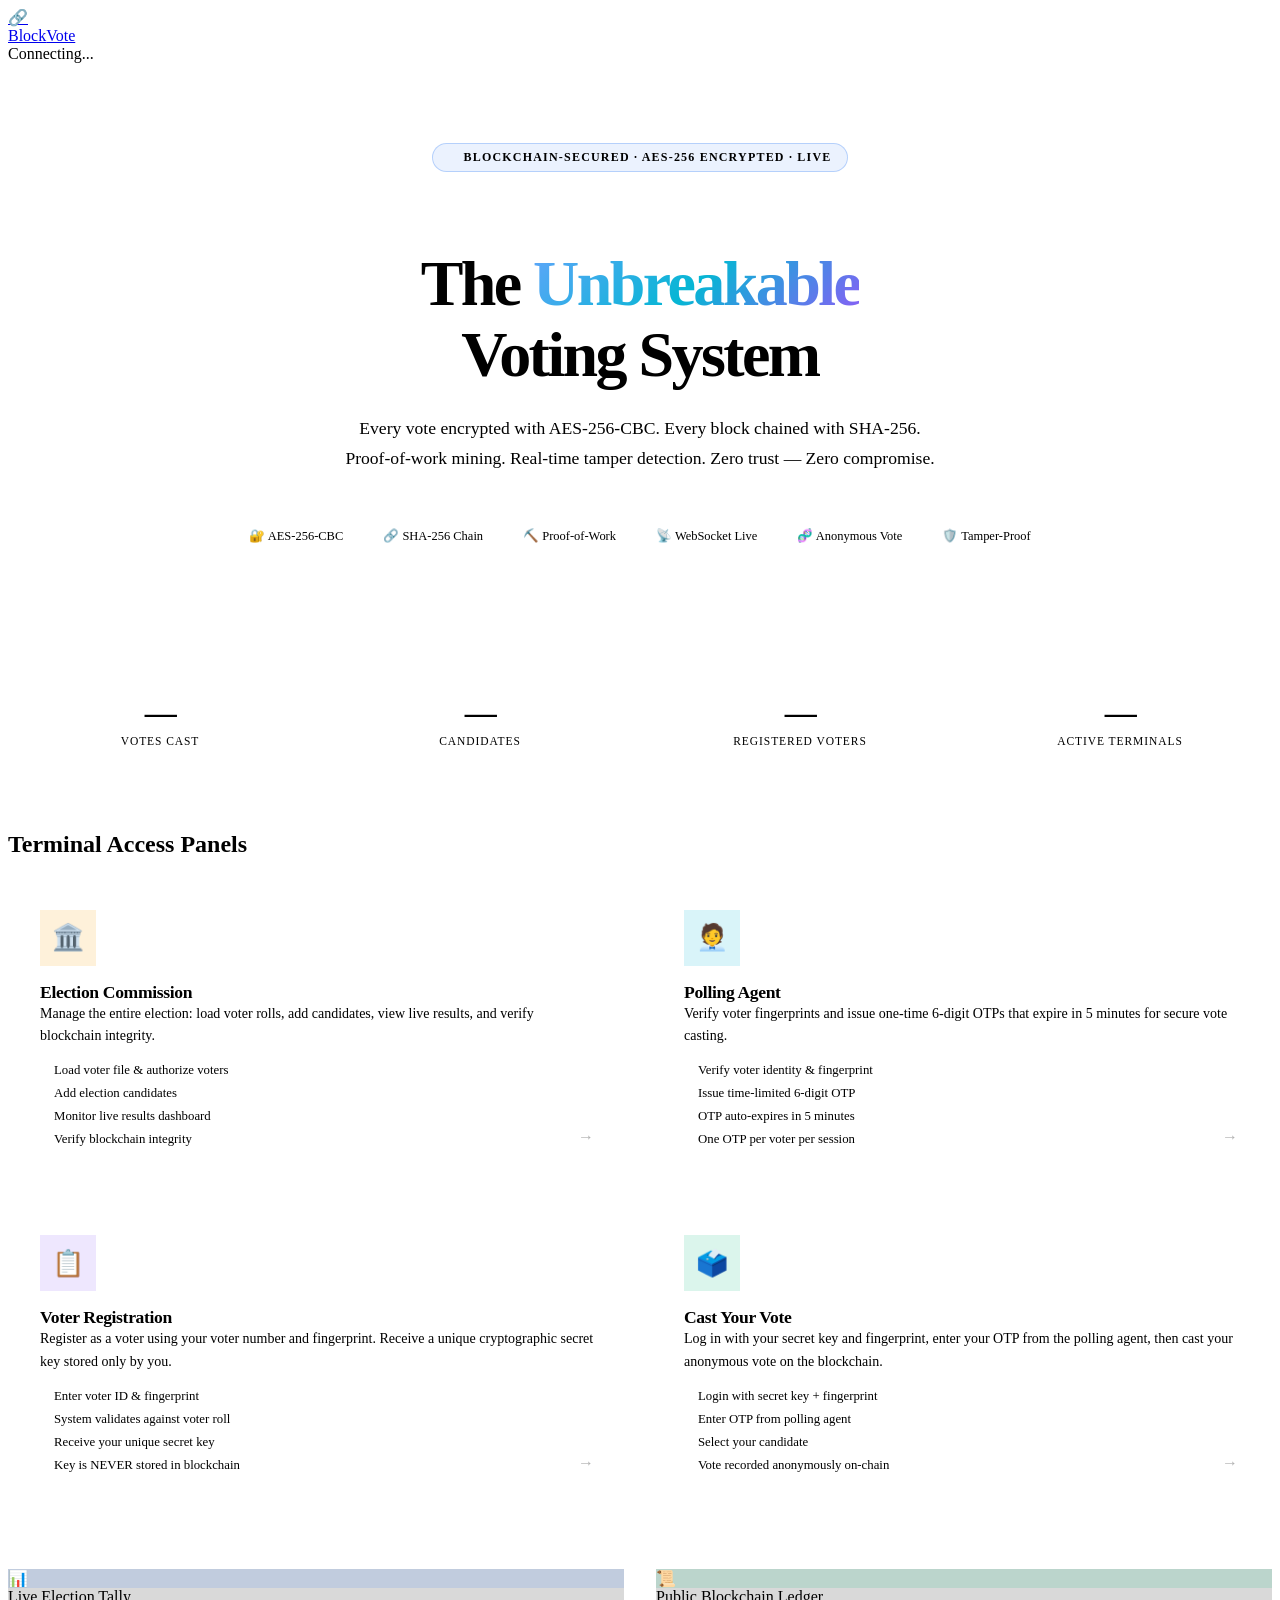
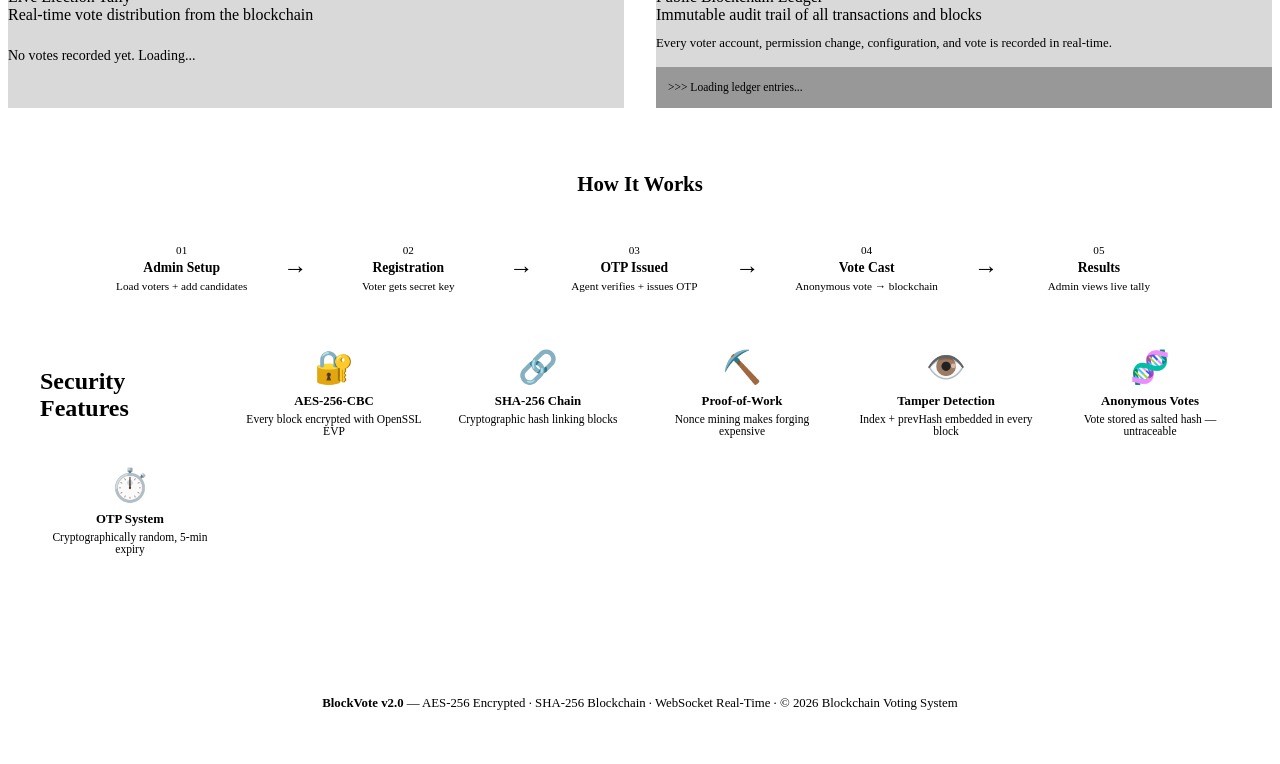
==== website/index.html @ 02ff2927 "Fix: Add cache-busting versioning (v=5.0.1) and disable aggressive caching in firebase.json" ====
<!DOCTYPE html>
<html lang="en">
<head>
  <meta charset="UTF-8">
  <meta name="viewport" content="width=device-width, initial-scale=1.0">
  <title>BlockVote — Blockchain Voting System</title>
  <meta name="description" content="Ultra-secure blockchain-based voting system with AES-256 encryption, SHA-256 hashing, and real-time WebSocket synchronization.">
  <link rel="stylesheet" href="/css/design-system.css">
  <style>
    /* ─── Landing-specific styles ─── */
    .hero {
      padding: 80px 0 60px;
      text-align: center;
      position: relative;
    }
    .hero-badge {
      display: inline-flex; align-items: center; gap: 8px;
      padding: 6px 16px; border-radius: 20px;
      background: rgba(59,130,246,0.1); border: 1px solid rgba(59,130,246,0.3);
      font-size: 0.75rem; font-weight: 600; color: var(--c-primary);
      text-transform: uppercase; letter-spacing: 0.1em;
      margin-bottom: 24px;
    }
    .hero-badge-dot { width: 7px; height: 7px; border-radius: 50%; background: var(--c-success); animation: pulse 2s infinite; }
    .hero-title {
      font-size: clamp(2.2rem, 6vw, 4rem); font-weight: 900;
      letter-spacing: -0.04em; line-height: 1.1;
      margin-bottom: 24px;
    }
    .hero-title .gradient {
      background: linear-gradient(135deg, #60a5fa, #06b6d4, #8b5cf6);
      -webkit-background-clip: text; -webkit-text-fill-color: transparent;
      background-clip: text;
    }
    .hero-desc {
      font-size: 1.1rem; color: var(--c-text-muted); max-width: 600px;
      margin: 0 auto 48px; line-height: 1.7;
    }

    /* Tech badges */
    .tech-strip {
      display: flex; align-items: center; justify-content: center;
      flex-wrap: wrap; gap: 12px; margin-bottom: 64px;
    }
    .tech-badge {
      display: flex; align-items: center; gap: 6px;
      background: var(--c-surface-2); border: 1px solid var(--c-border);
      border-radius: 20px; padding: 6px 14px;
      font-size: 0.78rem; color: var(--c-text-dim); font-family: var(--font-mono);
    }
    .tech-badge svg { width: 14px; height: 14px; }

    /* Terminal cards grid */
    .terminals-grid {
      display: grid;
      grid-template-columns: repeat(2, 1fr);
      gap: 24px; margin-bottom: 64px;
    }
    @media (max-width: 768px) { .terminals-grid { grid-template-columns: 1fr; } }

    .terminal-card {
      background: var(--glass-bg);
      backdrop-filter: blur(var(--glass-blur));
      border: 1px solid var(--c-border);
      border-radius: var(--r-xl); padding: 32px;
      text-decoration: none; color: inherit;
      transition: all 0.25s var(--ease-out);
      display: flex; flex-direction: column; gap: 16px;
      position: relative; overflow: hidden;
    }
    .terminal-card::before {
      content: ''; position: absolute; inset: 0; border-radius: var(--r-xl);
      opacity: 0; transition: opacity 0.25s;
    }
    .terminal-card:hover { transform: translateY(-4px); box-shadow: var(--shadow-lg); }
    .terminal-card:hover::before { opacity: 1; }

    .terminal-card.tc-admin { border-color: rgba(245,158,11,0.25); }
    .terminal-card.tc-admin::before { background: radial-gradient(ellipse at top left, rgba(245,158,11,0.08), transparent 70%); }
    .terminal-card.tc-admin:hover { border-color: rgba(245,158,11,0.5); box-shadow: 0 8px 48px rgba(245,158,11,0.15); }

    .terminal-card.tc-agent { border-color: rgba(6,182,212,0.25); }
    .terminal-card.tc-agent::before { background: radial-gradient(ellipse at top left, rgba(6,182,212,0.08), transparent 70%); }
    .terminal-card.tc-agent:hover { border-color: rgba(6,182,212,0.5); box-shadow: 0 8px 48px rgba(6,182,212,0.15); }

    .terminal-card.tc-register { border-color: rgba(139,92,246,0.25); }
    .terminal-card.tc-register::before { background: radial-gradient(ellipse at top left, rgba(139,92,246,0.08), transparent 70%); }
    .terminal-card.tc-register:hover { border-color: rgba(139,92,246,0.5); box-shadow: 0 8px 48px rgba(139,92,246,0.15); }

    .terminal-card.tc-voter { border-color: rgba(16,185,129,0.25); }
    .terminal-card.tc-voter::before { background: radial-gradient(ellipse at top left, rgba(16,185,129,0.08), transparent 70%); }
    .terminal-card.tc-voter:hover { border-color: rgba(16,185,129,0.5); box-shadow: 0 8px 48px rgba(16,185,129,0.15); }

    .tc-icon {
      width: 56px; height: 56px; border-radius: var(--r-md);
      display: flex; align-items: center; justify-content: center; font-size: 26px;
    }
    .tc-admin .tc-icon    { background: rgba(245,158,11,0.15); }
    .tc-agent .tc-icon    { background: rgba(6,182,212,0.15);  }
    .tc-register .tc-icon { background: rgba(139,92,246,0.15); }
    .tc-voter .tc-icon    { background: rgba(16,185,129,0.15); }

    .tc-title { font-size: 1.1rem; font-weight: 800; letter-spacing: -0.02em; }
    .tc-desc  { font-size: 0.875rem; color: var(--c-text-muted); line-height: 1.6; }
    .tc-steps { display: flex; flex-direction: column; gap: 8px; }
    .tc-step  { display: flex; align-items: center; gap: 8px; font-size: 0.8rem; color: var(--c-text-dim); }
    .tc-step-dot { width: 6px; height: 6px; border-radius: 50%; flex-shrink: 0; }
    .tc-admin .tc-step-dot    { background: var(--c-admin);    }
    .tc-agent .tc-step-dot    { background: var(--c-agent);    }
    .tc-register .tc-step-dot { background: var(--c-register); }
    .tc-voter .tc-step-dot    { background: var(--c-voter);    }

    .tc-arrow {
      position: absolute; bottom: 24px; right: 24px;
      width: 36px; height: 36px; border-radius: 50%;
      display: flex; align-items: center; justify-content: center;
      font-size: 16px; opacity: 0.3; transition: all 0.2s;
    }
    .terminal-card:hover .tc-arrow { opacity: 1; transform: translateX(4px); }

    /* Security strip */
    .security-strip {
      background: var(--c-surface-2); border: 1px solid var(--c-border);
      border-radius: var(--r-lg); padding: 32px;
      display: grid; grid-template-columns: repeat(auto-fit, minmax(160px, 1fr));
      gap: 24px; margin-bottom: 64px;
    }
    .security-item { text-align: center; }
    .security-icon { font-size: 2rem; margin-bottom: 8px; display: block; }
    .security-label { font-size: 0.8rem; font-weight: 700; color: var(--c-text); }
    .security-desc  { font-size: 0.72rem; color: var(--c-text-muted); margin-top: 4px; }

    /* Flow diagram */
    .flow-title { text-align: center; font-size: 1.3rem; font-weight: 800; margin-bottom: 32px; }
    .flow-diagram {
      display: flex; align-items: center; gap: 8px;
      overflow-x: auto; padding-bottom: 8px;
      justify-content: center; flex-wrap: wrap; gap: 16px;
    }
    .flow-node {
      background: var(--c-surface-2); border: 1px solid var(--c-border);
      border-radius: var(--r-md); padding: 16px 20px;
      text-align: center; min-width: 130px;
    }
    .flow-node-num { font-size: 0.7rem; color: var(--c-text-muted); margin-bottom: 4px; }
    .flow-node-title { font-size: 0.85rem; font-weight: 700; }
    .flow-node-sub { font-size: 0.7rem; color: var(--c-text-muted); margin-top: 4px; }
    .flow-arrow { font-size: 1.5rem; color: var(--c-border-glow); flex-shrink: 0; }

    /* Live counter */
    .live-counter {
      display: grid; grid-template-columns: repeat(auto-fit, minmax(140px, 1fr)); gap: 16px;
      margin-bottom: 64px;
    }
    .lc-item {
      background: var(--glass-bg); border: 1px solid var(--c-border);
      border-radius: var(--r-md); padding: 20px; text-align: center;
    }
    .lc-value { font-size: 2rem; font-weight: 800; font-family: var(--font-mono); letter-spacing: -0.04em; color: var(--c-primary); }
    .lc-label { font-size: 0.72rem; color: var(--c-text-muted); text-transform: uppercase; letter-spacing: 0.08em; margin-top: 4px; }

    @media (max-width: 992px) {
      .landing-split { grid-template-columns: 1fr !important; }
    }

    footer {
      border-top: 1px solid var(--c-border); padding: 32px 0;
      text-align: center; color: var(--c-text-muted); font-size: 0.8rem;
    }
    footer .footer-brand { color: var(--c-primary); font-weight: 700; }
  </style>
</head>
<body>
  <div class="bg-grid" aria-hidden="true"></div>
  <div class="bg-glow bg-glow-1" aria-hidden="true"></div>
  <div class="bg-glow bg-glow-2" aria-hidden="true"></div>

  <div class="page-wrapper">
    <!-- Navbar -->
    <nav class="navbar" role="navigation" aria-label="Main navigation">
      <div class="container navbar-inner">
        <a href="/" class="navbar-brand" aria-label="BlockVote Home">
          <div class="logo-icon" aria-hidden="true">🔗</div>
          <div class="brand-text">Block<span>Vote</span></div>
        </a>
        <div class="navbar-status" aria-label="Server connection status">
          <div class="status-dot" id="statusDot" role="status"></div>
          <span class="status-text" id="statusText">Connecting...</span>
        </div>
      </div>
    </nav>

    <main class="page-wrapper">
      <div class="container">

        <!-- Hero -->
        <section class="hero" aria-labelledby="hero-heading">
          <div class="hero-badge">
            <div class="hero-badge-dot" aria-hidden="true"></div>
            Blockchain-Secured · AES-256 Encrypted · Live
          </div>
          <h1 class="hero-title" id="hero-heading">
            The <span class="gradient">Unbreakable</span><br>Voting System
          </h1>
          <p class="hero-desc">
            Every vote encrypted with AES-256-CBC. Every block chained with SHA-256. 
            Proof-of-work mining. Real-time tamper detection. 
            Zero trust — Zero compromise.
          </p>
          <div class="tech-strip" role="list" aria-label="Security technologies">
            <div class="tech-badge" role="listitem">🔐 AES-256-CBC</div>
            <div class="tech-badge" role="listitem">🔗 SHA-256 Chain</div>
            <div class="tech-badge" role="listitem">⛏️ Proof-of-Work</div>
            <div class="tech-badge" role="listitem">📡 WebSocket Live</div>
            <div class="tech-badge" role="listitem">🧬 Anonymous Vote</div>
            <div class="tech-badge" role="listitem">🛡️ Tamper-Proof</div>
          </div>
        </section>

        <!-- Live Stats -->
        <section class="live-counter" aria-label="Live election statistics">
          <div class="lc-item">
            <div class="lc-value" id="statVotesCast">—</div>
            <div class="lc-label">Votes Cast</div>
          </div>
          <div class="lc-item">
            <div class="lc-value" id="statCandidates">—</div>
            <div class="lc-label">Candidates</div>
          </div>
          <div class="lc-item">
            <div class="lc-value" id="statRegistered">—</div>
            <div class="lc-label">Registered Voters</div>
          </div>
          <div class="lc-item">
            <div class="lc-value" id="statClients">—</div>
            <div class="lc-label">Active Terminals</div>
          </div>
        </section>

        <!-- Terminal Cards -->
        <section aria-labelledby="terminals-heading">
          <h2 id="terminals-heading" class="sr-only">Terminal Access Panels</h2>
          <div class="terminals-grid">

            <!-- Admin / Election Commission -->
            <a href="/admin" class="terminal-card tc-admin" id="link-admin" aria-label="Election Commission Panel">
              <div class="tc-icon" aria-hidden="true">🏛️</div>
              <div>
                <div class="tc-title">Election Commission</div>
                <div class="tc-desc">Manage the entire election: load voter rolls, add candidates, view live results, and verify blockchain integrity.</div>
              </div>
              <div class="tc-steps" aria-label="Admin responsibilities">
                <div class="tc-step"><div class="tc-step-dot" aria-hidden="true"></div>Load voter file & authorize voters</div>
                <div class="tc-step"><div class="tc-step-dot" aria-hidden="true"></div>Add election candidates</div>
                <div class="tc-step"><div class="tc-step-dot" aria-hidden="true"></div>Monitor live results dashboard</div>
                <div class="tc-step"><div class="tc-step-dot" aria-hidden="true"></div>Verify blockchain integrity</div>
              </div>
              <div class="tc-arrow" aria-hidden="true">→</div>
            </a>

            <!-- Polling Agent -->
            <a href="/agent" class="terminal-card tc-agent" id="link-agent" aria-label="Polling Agent Panel">
              <div class="tc-icon" aria-hidden="true">🧑‍💼</div>
              <div>
                <div class="tc-title">Polling Agent</div>
                <div class="tc-desc">Verify voter fingerprints and issue one-time 6-digit OTPs that expire in 5 minutes for secure vote casting.</div>
              </div>
              <div class="tc-steps" aria-label="Agent responsibilities">
                <div class="tc-step"><div class="tc-step-dot" aria-hidden="true"></div>Verify voter identity & fingerprint</div>
                <div class="tc-step"><div class="tc-step-dot" aria-hidden="true"></div>Issue time-limited 6-digit OTP</div>
                <div class="tc-step"><div class="tc-step-dot" aria-hidden="true"></div>OTP auto-expires in 5 minutes</div>
                <div class="tc-step"><div class="tc-step-dot" aria-hidden="true"></div>One OTP per voter per session</div>
              </div>
              <div class="tc-arrow" aria-hidden="true">→</div>
            </a>

            <!-- Voter Registration -->
            <a href="/register" class="terminal-card tc-register" id="link-register" aria-label="Voter Registration Panel">
              <div class="tc-icon" aria-hidden="true">📋</div>
              <div>
                <div class="tc-title">Voter Registration</div>
                <div class="tc-desc">Register as a voter using your voter number and fingerprint. Receive a unique cryptographic secret key stored only by you.</div>
              </div>
              <div class="tc-steps" aria-label="Registration steps">
                <div class="tc-step"><div class="tc-step-dot" aria-hidden="true"></div>Enter voter ID & fingerprint</div>
                <div class="tc-step"><div class="tc-step-dot" aria-hidden="true"></div>System validates against voter roll</div>
                <div class="tc-step"><div class="tc-step-dot" aria-hidden="true"></div>Receive your unique secret key</div>
                <div class="tc-step"><div class="tc-step-dot" aria-hidden="true"></div>Key is NEVER stored in blockchain</div>
              </div>
              <div class="tc-arrow" aria-hidden="true">→</div>
            </a>

            <!-- Vote Casting -->
            <a href="/vote" class="terminal-card tc-voter" id="link-voter" aria-label="Vote Casting Panel">
              <div class="tc-icon" aria-hidden="true">🗳️</div>
              <div>
                <div class="tc-title">Cast Your Vote</div>
                <div class="tc-desc">Log in with your secret key and fingerprint, enter your OTP from the polling agent, then cast your anonymous vote on the blockchain.</div>
              </div>
              <div class="tc-steps" aria-label="Voting steps">
                <div class="tc-step"><div class="tc-step-dot" aria-hidden="true"></div>Login with secret key + fingerprint</div>
                <div class="tc-step"><div class="tc-step-dot" aria-hidden="true"></div>Enter OTP from polling agent</div>
                <div class="tc-step"><div class="tc-step-dot" aria-hidden="true"></div>Select your candidate</div>
                <div class="tc-step"><div class="tc-step-dot" aria-hidden="true"></div>Vote recorded anonymously on-chain</div>
              </div>
              <div class="tc-arrow" aria-hidden="true">→</div>
            </a>

          </div>
        </section>

        <!-- Live Results & Public Blockchain Ledger -->
        <section class="section" style="margin-bottom: 64px">
          <div class="landing-split" style="display: grid; grid-template-columns: 1fr 1fr; gap: 32px">
            <!-- Card: Live Results -->
            <div class="card role-admin" style="background: rgba(0,0,0,0.15)">
              <div class="card-header">
                <div class="card-icon role-admin" style="background: rgba(59,130,246,0.15)">📊</div>
                <div>
                  <div class="card-title">Live Election Tally</div>
                  <div class="card-subtitle">Real-time vote distribution from the blockchain</div>
                </div>
              </div>
              <div id="resultsContainer" class="results-container mt-lg" style="margin-top: 24px">
                <div class="text-muted" style="font-size:0.875rem">No votes recorded yet. Loading...</div>
              </div>
            </div>

            <!-- Card: Public Blockchain Ledger -->
            <div class="card role-voter" style="background: rgba(0,0,0,0.15)">
              <div class="card-header">
                <div class="card-icon role-voter" style="background: rgba(16,185,129,0.15)">📜</div>
                <div>
                  <div class="card-title">Public Blockchain Ledger</div>
                  <div class="card-subtitle">Immutable audit trail of all transactions and blocks</div>
                </div>
              </div>
              <p class="text-muted" style="font-size: 0.8rem; margin: 12px 0 16px">
                Every voter account, permission change, configuration, and vote is recorded in real-time.
              </p>
              <div id="publicLedgerLog" class="integrity-log" style="max-height: 250px; overflow-y: auto; font-family: var(--font-mono); font-size: 0.72rem; padding: 12px; background: rgba(0,0,0,0.3); border-radius: var(--r-md); text-align: left; line-height: 1.5">
                <span class="log-info">>>> Loading ledger entries...</span>
              </div>
            </div>
          </div>
        </section>

        <!-- Voting Flow Diagram -->
        <section class="section" aria-labelledby="flow-heading">
          <h2 class="flow-title" id="flow-heading">How It Works</h2>
          <div class="flow-diagram" role="list" aria-label="Election process flow">
            <div class="flow-node" role="listitem">
              <div class="flow-node-num">01</div>
              <div class="flow-node-title">Admin Setup</div>
              <div class="flow-node-sub">Load voters + add candidates</div>
            </div>
            <div class="flow-arrow" aria-hidden="true">→</div>
            <div class="flow-node" role="listitem">
              <div class="flow-node-num">02</div>
              <div class="flow-node-title">Registration</div>
              <div class="flow-node-sub">Voter gets secret key</div>
            </div>
            <div class="flow-arrow" aria-hidden="true">→</div>
            <div class="flow-node" role="listitem">
              <div class="flow-node-num">03</div>
              <div class="flow-node-title">OTP Issued</div>
              <div class="flow-node-sub">Agent verifies + issues OTP</div>
            </div>
            <div class="flow-arrow" aria-hidden="true">→</div>
            <div class="flow-node" role="listitem">
              <div class="flow-node-num">04</div>
              <div class="flow-node-title">Vote Cast</div>
              <div class="flow-node-sub">Anonymous vote → blockchain</div>
            </div>
            <div class="flow-arrow" aria-hidden="true">→</div>
            <div class="flow-node" role="listitem">
              <div class="flow-node-num">05</div>
              <div class="flow-node-title">Results</div>
              <div class="flow-node-sub">Admin views live tally</div>
            </div>
          </div>
        </section>

        <!-- Security Features -->
        <section class="security-strip" aria-labelledby="security-heading">
          <h2 class="sr-only" id="security-heading">Security Features</h2>
          <div class="security-item">
            <span class="security-icon" aria-hidden="true">🔐</span>
            <div class="security-label">AES-256-CBC</div>
            <div class="security-desc">Every block encrypted with OpenSSL EVP</div>
          </div>
          <div class="security-item">
            <span class="security-icon" aria-hidden="true">🔗</span>
            <div class="security-label">SHA-256 Chain</div>
            <div class="security-desc">Cryptographic hash linking blocks</div>
          </div>
          <div class="security-item">
            <span class="security-icon" aria-hidden="true">⛏️</span>
            <div class="security-label">Proof-of-Work</div>
            <div class="security-desc">Nonce mining makes forging expensive</div>
          </div>
          <div class="security-item">
            <span class="security-icon" aria-hidden="true">👁️</span>
            <div class="security-label">Tamper Detection</div>
            <div class="security-desc">Index + prevHash embedded in every block</div>
          </div>
          <div class="security-item">
            <span class="security-icon" aria-hidden="true">🧬</span>
            <div class="security-label">Anonymous Votes</div>
            <div class="security-desc">Vote stored as salted hash — untraceable</div>
          </div>
          <div class="security-item">
            <span class="security-icon" aria-hidden="true">⏱️</span>
            <div class="security-label">OTP System</div>
            <div class="security-desc">Cryptographically random, 5-min expiry</div>
          </div>
        </section>

      </div>
    </main>

    <footer>
      <div class="container">
        <p>
          <span class="footer-brand">BlockVote v2.0</span> — 
          AES-256 Encrypted · SHA-256 Blockchain · WebSocket Real-Time · 
          &copy; <span id="year"></span> Blockchain Voting System
        </p>
      </div>
    </footer>
  </div>

  <script src="/js/config.js?v=5.0.1"></script>
  <script src="/js/websocket-client.js?v=5.0.1"></script>
  <script>
    document.getElementById('year').textContent = new Date().getFullYear();

    // Connect WebSocket
    const { ws, api, ui } = window.VotingSystem;
    ws.connect('landing');

    // Update live stats
    async function updateStats() {
      try {
        const r = await api.get('/api/state');
        if (r.ok) {
          const s = r.state;
          document.getElementById('statVotesCast').textContent = s.votesCast ?? '0';
          document.getElementById('statCandidates').textContent = s.candidates?.length ?? '0';
          document.getElementById('statRegistered').textContent = s.registeredCount ?? '0';
          
          // Render results bars
          ui.renderVoteBars('resultsContainer', s.votes || {});
        }
        const h = await api.get('/api/health');
        if (h.ok) {
          document.getElementById('statClients').textContent = h.clients ?? '0';
        }
      } catch (e) { /* server may not be running yet */ }
    }

    // Load ledger content
    async function loadLedger() {
      try {
        const r = await api.get('/api/ledger');
        const log = document.getElementById('publicLedgerLog');
        if (r.ok && r.lines) {
          if (r.lines.length === 0) {
            log.innerHTML = '<span class="text-muted">No blockchain entries yet.</span>';
            return;
          }
          log.innerHTML = r.lines.map(l => {
            if (l.includes('[VOTE CAST]') || l.includes('USER_VOTE'))   return `<div class="log-ok">${l}</div>`;
            if (l.includes('[TAMPER]') || l.includes('COMPROMISED'))    return `<div class="log-tamper">${l}</div>`;
            if (l.includes('[REGISTRATION]') || l.includes('[OK]'))     return `<div class="log-ok">${l}</div>`;
            if (l.includes('[SECURITY]') || l.includes('[PERMISSION]')) return `<div class="log-warn">${l}</div>`;
            if (l.includes('[CONFIG]') || l.includes('[CANDIDATE]'))    return `<div class="log-info">${l}</div>`;
            return `<div class="log-info">${l}</div>`;
          }).join('');
        }
      } catch (_) {}
    }

    async function refreshAll() {
      await updateStats();
      await loadLedger();
    }

    refreshAll();
    setInterval(refreshAll, 10000);

    // Live event handlers
    ws.on('vote_cast', (data) => {
      refreshAll();
      ui.toast('🗳️ A new vote has been cast on the blockchain!', 'info');
    });
    ws.on('candidate_added', (data) => {
      refreshAll();
      ui.toast(`📌 Candidate "${data.name}" added to election`, 'info');
    });
    ws.on('voter_file_loaded', () => {
      refreshAll();
      ui.toast('📂 Voter file loaded by Election Commission', 'info');
    });
    ws.on('factory_reset', () => {
      refreshAll();
      ui.toast('⚠️ Election data has been reset', 'warn');
    });
    ws.on('voting_day_toggled', () => {
      refreshAll();
    });
  </script>
</body>
</html>
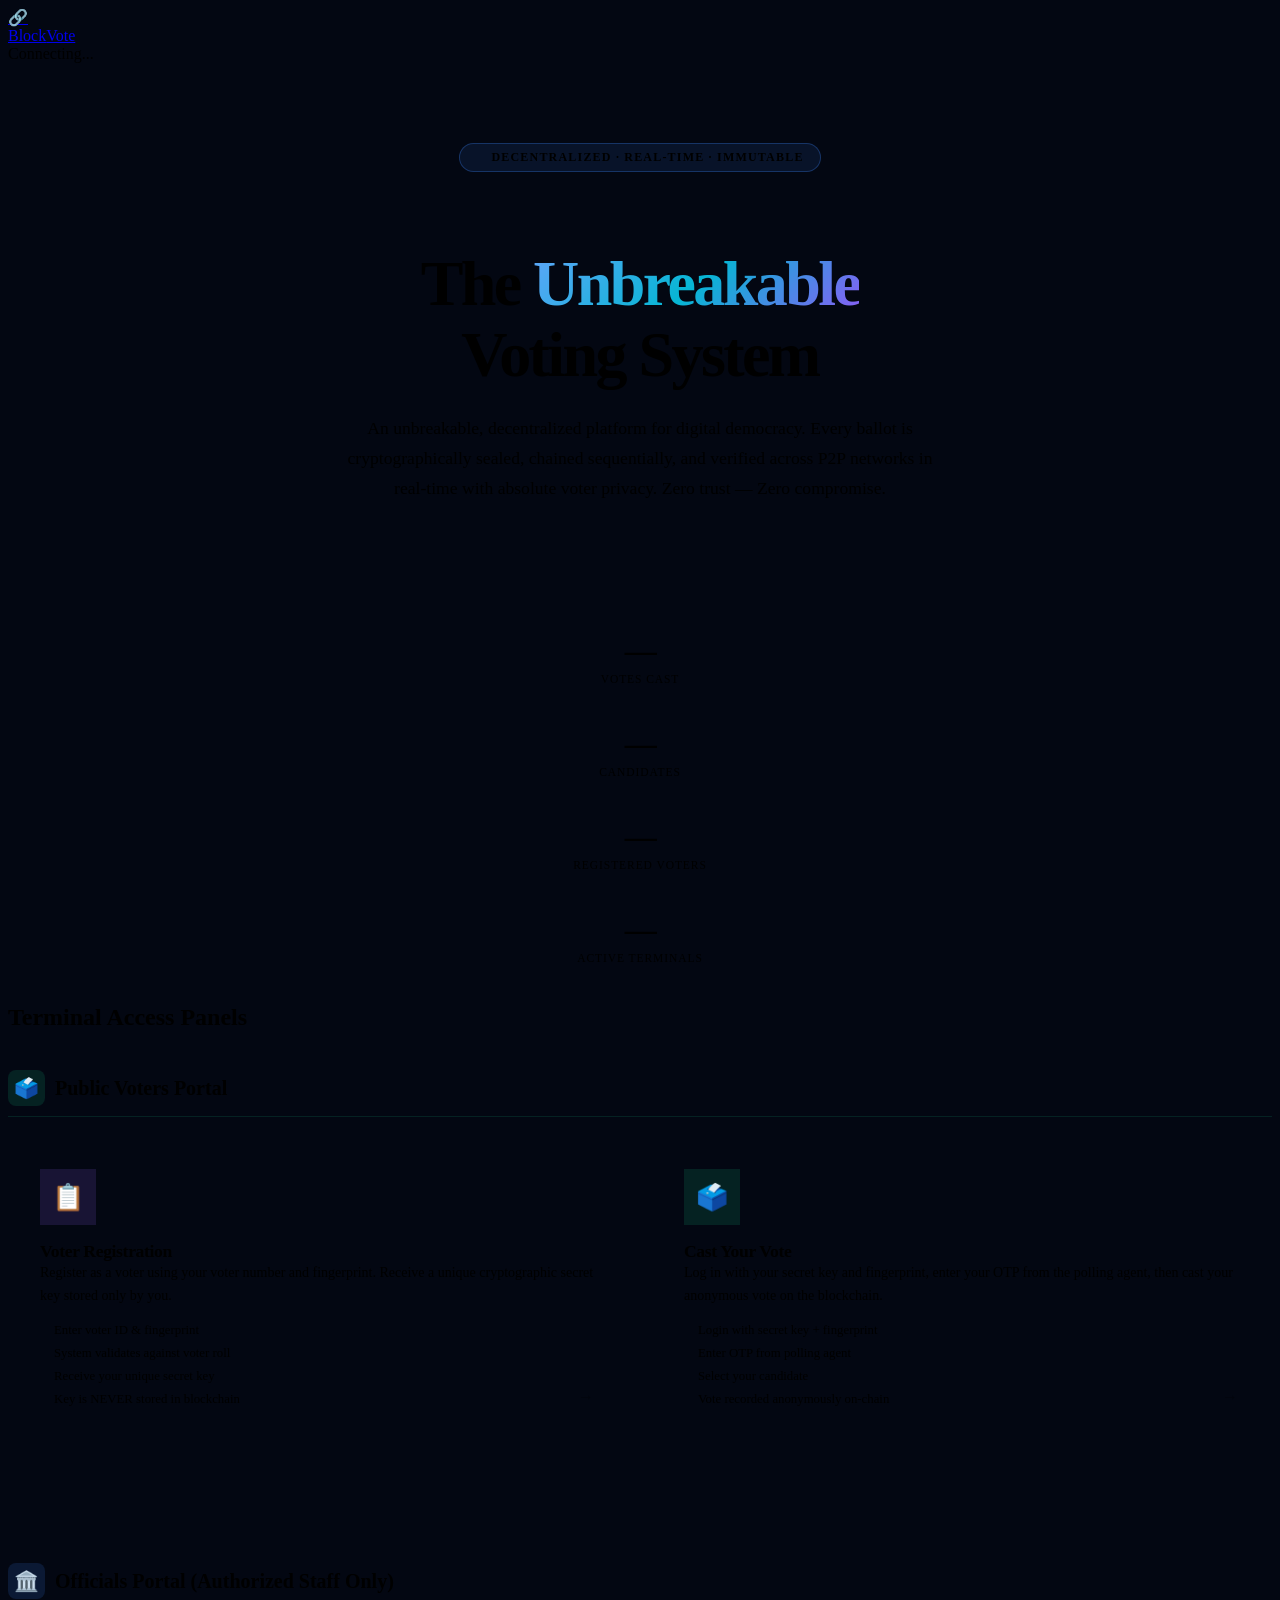
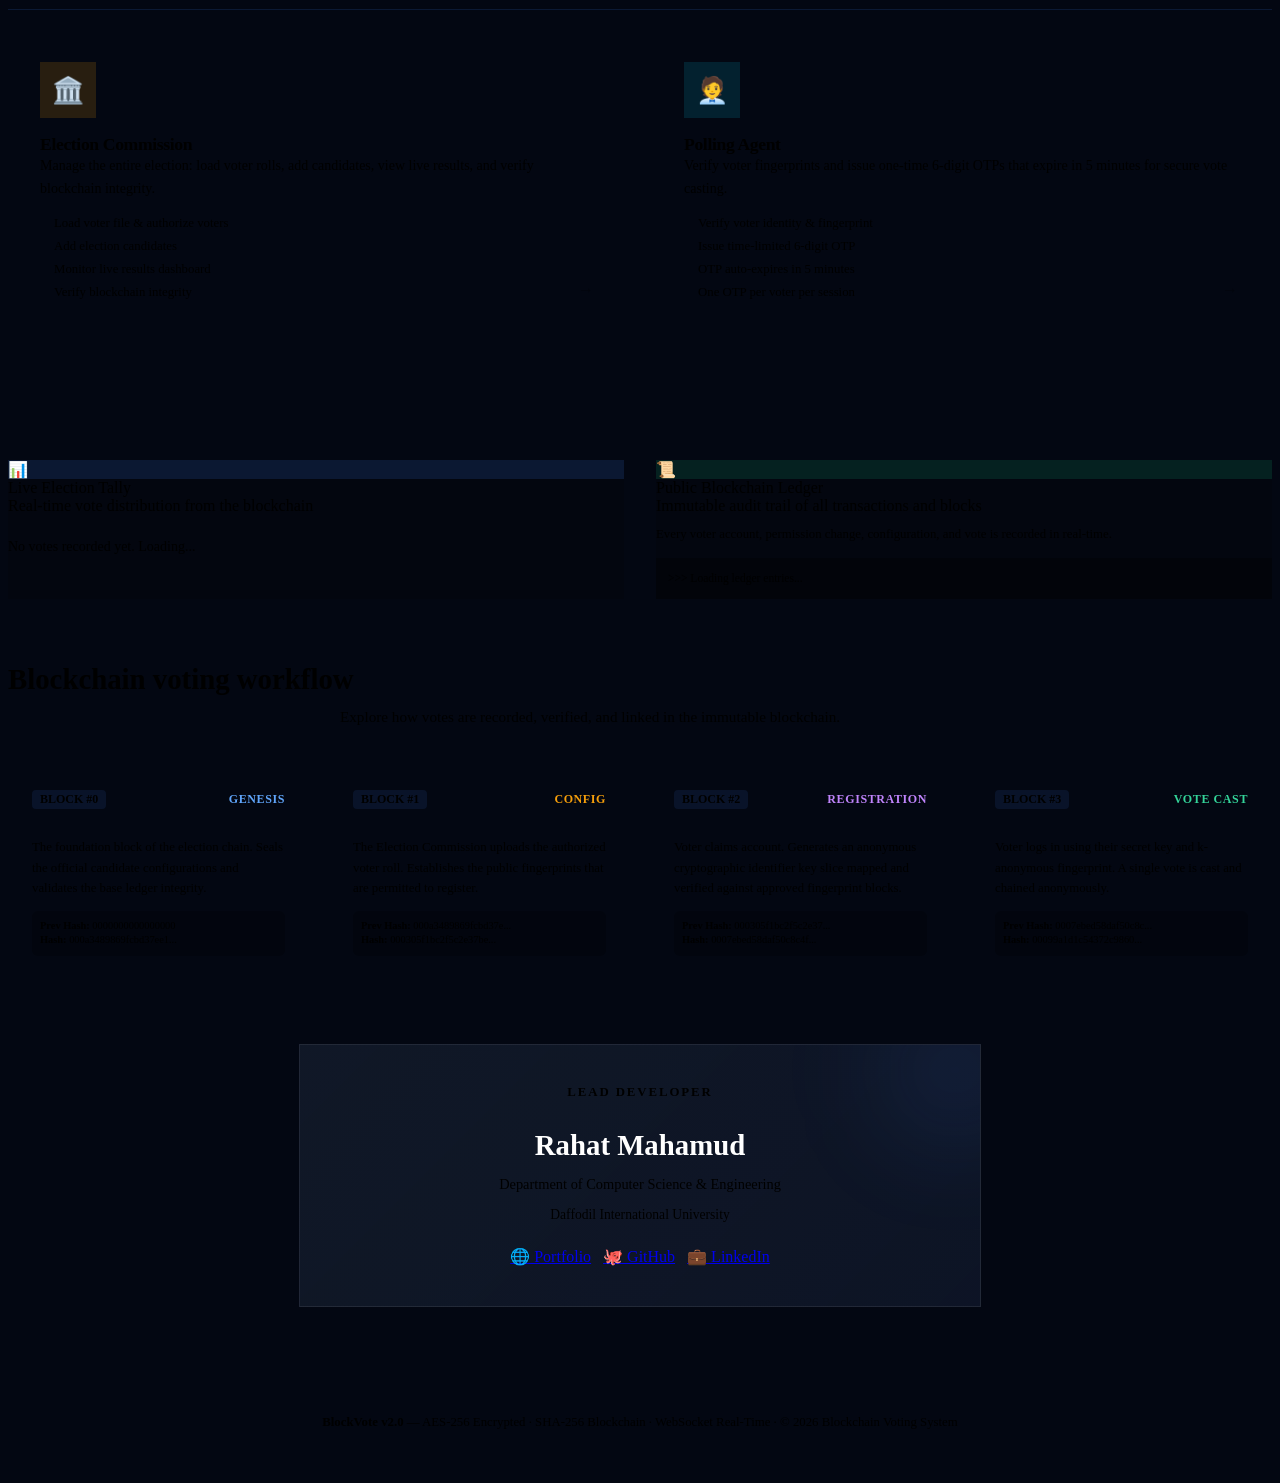
==== commit bf03f050: "Design: added isometric blockchain background graphic to landing page body background, categorized p" ====
--- a/website/index.html
+++ b/website/index.html
@@ -7,6 +7,22 @@
   <meta name="description" content="Ultra-secure blockchain-based voting system with AES-256 encryption, SHA-256 hashing, and real-time WebSocket synchronization.">
   <link rel="stylesheet" href="/css/design-system.css">
   <style>
+    body {
+      background-color: #030712;
+      background-image: radial-gradient(circle at 80% 20%, rgba(3, 7, 18, 0.45) 15%, #030712 85%), url('/img/blockchain-bg.png');
+      background-size: 1100px;
+      background-position: right -150px top -100px;
+      background-repeat: no-repeat;
+      background-attachment: fixed;
+    }
+    @media (max-width: 992px) {
+      body {
+        background-size: 800px;
+        background-position: center top -100px;
+        background-image: radial-gradient(circle at 50% 15%, rgba(3, 7, 18, 0.75) 10%, #030712 80%), url('/img/blockchain-bg.png');
+      }
+    }
+
     /* ─── Landing-specific styles ─── */
     .hero {
       padding: 80px 0 60px;
@@ -118,34 +134,69 @@
     }
     .terminal-card:hover .tc-arrow { opacity: 1; transform: translateX(4px); }
 
-    /* Security strip */
-    .security-strip {
-      background: var(--c-surface-2); border: 1px solid var(--c-border);
-      border-radius: var(--r-lg); padding: 32px;
-      display: grid; grid-template-columns: repeat(auto-fit, minmax(160px, 1fr));
-      gap: 24px; margin-bottom: 64px;
-    }
-    .security-item { text-align: center; }
-    .security-icon { font-size: 2rem; margin-bottom: 8px; display: block; }
-    .security-label { font-size: 0.8rem; font-weight: 700; color: var(--c-text); }
-    .security-desc  { font-size: 0.72rem; color: var(--c-text-muted); margin-top: 4px; }
-
-    /* Flow diagram */
-    .flow-title { text-align: center; font-size: 1.3rem; font-weight: 800; margin-bottom: 32px; }
-    .flow-diagram {
-      display: flex; align-items: center; gap: 8px;
-      overflow-x: auto; padding-bottom: 8px;
-      justify-content: center; flex-wrap: wrap; gap: 16px;
-    }
-    .flow-node {
-      background: var(--c-surface-2); border: 1px solid var(--c-border);
-      border-radius: var(--r-md); padding: 16px 20px;
-      text-align: center; min-width: 130px;
-    }
-    .flow-node-num { font-size: 0.7rem; color: var(--c-text-muted); margin-bottom: 4px; }
-    .flow-node-title { font-size: 0.85rem; font-weight: 700; }
-    .flow-node-sub { font-size: 0.7rem; color: var(--c-text-muted); margin-top: 4px; }
-    .flow-arrow { font-size: 1.5rem; color: var(--c-border-glow); flex-shrink: 0; }
+    /* Blockchain Flow visualization */
+    .blockchain-flow {
+      display: grid;
+      grid-template-columns: repeat(auto-fit, minmax(220px, 1fr));
+      gap: 20px;
+      margin-bottom: 64px;
+      position: relative;
+    }
+    .block-node {
+      background: var(--glass-bg);
+      backdrop-filter: blur(var(--glass-blur));
+      border: 1px solid var(--c-border);
+      border-radius: var(--r-lg);
+      padding: 24px;
+      position: relative;
+      transition: all 0.3s ease;
+      overflow: hidden;
+      text-align: left;
+    }
+    .block-node:hover {
+      transform: translateY(-4px);
+      border-color: var(--c-primary);
+      box-shadow: 0 10px 30px rgba(59,130,246,0.15);
+    }
+    .block-node-header {
+      display: flex;
+      justify-content: space-between;
+      align-items: center;
+      margin-bottom: 16px;
+      border-bottom: 1px dashed var(--c-border);
+      padding-bottom: 12px;
+    }
+    .block-index {
+      font-family: var(--font-mono);
+      font-size: 0.75rem;
+      background: rgba(59,130,246,0.1);
+      color: var(--c-primary);
+      padding: 2px 8px;
+      border-radius: 4px;
+      font-weight: 700;
+    }
+    .block-type {
+      font-size: 0.75rem;
+      text-transform: uppercase;
+      font-weight: 800;
+      letter-spacing: 0.05em;
+    }
+    .block-body {
+      font-size: 0.8rem;
+      color: var(--c-text-muted);
+      line-height: 1.6;
+    }
+    .block-hash-label {
+      font-family: var(--font-mono);
+      font-size: 0.65rem;
+      background: rgba(0,0,0,0.25);
+      padding: 8px;
+      border-radius: 6px;
+      word-break: break-all;
+      margin-top: 12px;
+      color: var(--c-text-dim);
+      line-height: 1.4;
+    }x-shrink: 0; }
 
     /* Live counter */
     .live-counter {
@@ -197,24 +248,16 @@
         <section class="hero" aria-labelledby="hero-heading">
           <div class="hero-badge">
             <div class="hero-badge-dot" aria-hidden="true"></div>
-            Blockchain-Secured · AES-256 Encrypted · Live
+            Decentralized · Real-Time · Immutable
           </div>
           <h1 class="hero-title" id="hero-heading">
             The <span class="gradient">Unbreakable</span><br>Voting System
           </h1>
           <p class="hero-desc">
-            Every vote encrypted with AES-256-CBC. Every block chained with SHA-256. 
-            Proof-of-work mining. Real-time tamper detection. 
+            An unbreakable, decentralized platform for digital democracy.
+            Every ballot is cryptographically sealed, chained sequentially, and verified across P2P networks in real-time with absolute voter privacy.
             Zero trust — Zero compromise.
           </p>
-          <div class="tech-strip" role="list" aria-label="Security technologies">
-            <div class="tech-badge" role="listitem">🔐 AES-256-CBC</div>
-            <div class="tech-badge" role="listitem">🔗 SHA-256 Chain</div>
-            <div class="tech-badge" role="listitem">⛏️ Proof-of-Work</div>
-            <div class="tech-badge" role="listitem">📡 WebSocket Live</div>
-            <div class="tech-badge" role="listitem">🧬 Anonymous Vote</div>
-            <div class="tech-badge" role="listitem">🛡️ Tamper-Proof</div>
-          </div>
         </section>
 
         <!-- Live Stats -->
@@ -236,76 +279,93 @@
             <div class="lc-label">Active Terminals</div>
           </div>
         </section>
-
-        <!-- Terminal Cards -->
-        <section aria-labelledby="terminals-heading">
+        
+        <!-- Terminal Cards (Categorized Portals) -->
+        <section aria-labelledby="terminals-heading" style="margin-bottom: 64px">
           <h2 id="terminals-heading" class="sr-only">Terminal Access Panels</h2>
-          <div class="terminals-grid">
-
-            <!-- Admin / Election Commission -->
-            <a href="/admin" class="terminal-card tc-admin" id="link-admin" aria-label="Election Commission Panel">
-              <div class="tc-icon" aria-hidden="true">🏛️</div>
-              <div>
-                <div class="tc-title">Election Commission</div>
-                <div class="tc-desc">Manage the entire election: load voter rolls, add candidates, view live results, and verify blockchain integrity.</div>
-              </div>
-              <div class="tc-steps" aria-label="Admin responsibilities">
-                <div class="tc-step"><div class="tc-step-dot" aria-hidden="true"></div>Load voter file & authorize voters</div>
-                <div class="tc-step"><div class="tc-step-dot" aria-hidden="true"></div>Add election candidates</div>
-                <div class="tc-step"><div class="tc-step-dot" aria-hidden="true"></div>Monitor live results dashboard</div>
-                <div class="tc-step"><div class="tc-step-dot" aria-hidden="true"></div>Verify blockchain integrity</div>
-              </div>
-              <div class="tc-arrow" aria-hidden="true">→</div>
-            </a>
-
-            <!-- Polling Agent -->
-            <a href="/agent" class="terminal-card tc-agent" id="link-agent" aria-label="Polling Agent Panel">
-              <div class="tc-icon" aria-hidden="true">🧑‍💼</div>
-              <div>
-                <div class="tc-title">Polling Agent</div>
-                <div class="tc-desc">Verify voter fingerprints and issue one-time 6-digit OTPs that expire in 5 minutes for secure vote casting.</div>
-              </div>
-              <div class="tc-steps" aria-label="Agent responsibilities">
-                <div class="tc-step"><div class="tc-step-dot" aria-hidden="true"></div>Verify voter identity & fingerprint</div>
-                <div class="tc-step"><div class="tc-step-dot" aria-hidden="true"></div>Issue time-limited 6-digit OTP</div>
-                <div class="tc-step"><div class="tc-step-dot" aria-hidden="true"></div>OTP auto-expires in 5 minutes</div>
-                <div class="tc-step"><div class="tc-step-dot" aria-hidden="true"></div>One OTP per voter per session</div>
-              </div>
-              <div class="tc-arrow" aria-hidden="true">→</div>
-            </a>
-
-            <!-- Voter Registration -->
-            <a href="/register" class="terminal-card tc-register" id="link-register" aria-label="Voter Registration Panel">
-              <div class="tc-icon" aria-hidden="true">📋</div>
-              <div>
-                <div class="tc-title">Voter Registration</div>
-                <div class="tc-desc">Register as a voter using your voter number and fingerprint. Receive a unique cryptographic secret key stored only by you.</div>
-              </div>
-              <div class="tc-steps" aria-label="Registration steps">
-                <div class="tc-step"><div class="tc-step-dot" aria-hidden="true"></div>Enter voter ID & fingerprint</div>
-                <div class="tc-step"><div class="tc-step-dot" aria-hidden="true"></div>System validates against voter roll</div>
-                <div class="tc-step"><div class="tc-step-dot" aria-hidden="true"></div>Receive your unique secret key</div>
-                <div class="tc-step"><div class="tc-step-dot" aria-hidden="true"></div>Key is NEVER stored in blockchain</div>
-              </div>
-              <div class="tc-arrow" aria-hidden="true">→</div>
-            </a>
-
-            <!-- Vote Casting -->
-            <a href="/vote" class="terminal-card tc-voter" id="link-voter" aria-label="Vote Casting Panel">
-              <div class="tc-icon" aria-hidden="true">🗳️</div>
-              <div>
-                <div class="tc-title">Cast Your Vote</div>
-                <div class="tc-desc">Log in with your secret key and fingerprint, enter your OTP from the polling agent, then cast your anonymous vote on the blockchain.</div>
-              </div>
-              <div class="tc-steps" aria-label="Voting steps">
-                <div class="tc-step"><div class="tc-step-dot" aria-hidden="true"></div>Login with secret key + fingerprint</div>
-                <div class="tc-step"><div class="tc-step-dot" aria-hidden="true"></div>Enter OTP from polling agent</div>
-                <div class="tc-step"><div class="tc-step-dot" aria-hidden="true"></div>Select your candidate</div>
-                <div class="tc-step"><div class="tc-step-dot" aria-hidden="true"></div>Vote recorded anonymously on-chain</div>
-              </div>
-              <div class="tc-arrow" aria-hidden="true">→</div>
-            </a>
-
+          
+          <div style="display: flex; flex-direction: column; gap: 40px;">
+            
+            <!-- Category 1: Public Voters Portal -->
+            <div>
+              <h3 style="font-size: 1.25rem; font-weight: 800; color: var(--c-success); margin-bottom: 20px; display: flex; align-items: center; gap: 10px; border-bottom: 1px solid rgba(16,185,129,0.15); padding-bottom: 10px;">
+                <span style="background: rgba(16,185,129,0.15); padding: 6px; border-radius: 8px;">🗳️</span> Public Voters Portal
+              </h3>
+              <div class="terminals-grid">
+                <!-- Voter Registration -->
+                <a href="/register" class="terminal-card tc-register" id="link-register" aria-label="Voter Registration Panel">
+                  <div class="tc-icon" aria-hidden="true">📋</div>
+                  <div>
+                    <div class="tc-title">Voter Registration</div>
+                    <div class="tc-desc">Register as a voter using your voter number and fingerprint. Receive a unique cryptographic secret key stored only by you.</div>
+                  </div>
+                  <div class="tc-steps" aria-label="Registration steps">
+                    <div class="tc-step"><div class="tc-step-dot" aria-hidden="true"></div>Enter voter ID & fingerprint</div>
+                    <div class="tc-step"><div class="tc-step-dot" aria-hidden="true"></div>System validates against voter roll</div>
+                    <div class="tc-step"><div class="tc-step-dot" aria-hidden="true"></div>Receive your unique secret key</div>
+                    <div class="tc-step"><div class="tc-step-dot" aria-hidden="true"></div>Key is NEVER stored in blockchain</div>
+                  </div>
+                  <div class="tc-arrow" aria-hidden="true">→</div>
+                </a>
+
+                <!-- Vote Casting -->
+                <a href="/vote" class="terminal-card tc-voter" id="link-voter" aria-label="Vote Casting Panel">
+                  <div class="tc-icon" aria-hidden="true">🗳️</div>
+                  <div>
+                    <div class="tc-title">Cast Your Vote</div>
+                    <div class="tc-desc">Log in with your secret key and fingerprint, enter your OTP from the polling agent, then cast your anonymous vote on the blockchain.</div>
+                  </div>
+                  <div class="tc-steps" aria-label="Voting steps">
+                    <div class="tc-step"><div class="tc-step-dot" aria-hidden="true"></div>Login with secret key + fingerprint</div>
+                    <div class="tc-step"><div class="tc-step-dot" aria-hidden="true"></div>Enter OTP from polling agent</div>
+                    <div class="tc-step"><div class="tc-step-dot" aria-hidden="true"></div>Select your candidate</div>
+                    <div class="tc-step"><div class="tc-step-dot" aria-hidden="true"></div>Vote recorded anonymously on-chain</div>
+                  </div>
+                  <div class="tc-arrow" aria-hidden="true">→</div>
+                </a>
+              </div>
+            </div>
+
+            <!-- Category 2: Officials Portal -->
+            <div>
+              <h3 style="font-size: 1.25rem; font-weight: 800; color: var(--c-primary); margin-bottom: 20px; display: flex; align-items: center; gap: 10px; border-bottom: 1px solid rgba(59,130,246,0.15); padding-bottom: 10px;">
+                <span style="background: rgba(59,130,246,0.15); padding: 6px; border-radius: 8px;">🏛️</span> Officials Portal (Authorized Staff Only)
+              </h3>
+              <div class="terminals-grid">
+                <!-- Admin / Election Commission -->
+                <a href="/admin" class="terminal-card tc-admin" id="link-admin" aria-label="Election Commission Panel">
+                  <div class="tc-icon" aria-hidden="true">🏛️</div>
+                  <div>
+                    <div class="tc-title">Election Commission</div>
+                    <div class="tc-desc">Manage the entire election: load voter rolls, add candidates, view live results, and verify blockchain integrity.</div>
+                  </div>
+                  <div class="tc-steps" aria-label="Admin responsibilities">
+                    <div class="tc-step"><div class="tc-step-dot" aria-hidden="true"></div>Load voter file & authorize voters</div>
+                    <div class="tc-step"><div class="tc-step-dot" aria-hidden="true"></div>Add election candidates</div>
+                    <div class="tc-step"><div class="tc-step-dot" aria-hidden="true"></div>Monitor live results dashboard</div>
+                    <div class="tc-step"><div class="tc-step-dot" aria-hidden="true"></div>Verify blockchain integrity</div>
+                  </div>
+                  <div class="tc-arrow" aria-hidden="true">→</div>
+                </a>
+
+                <!-- Polling Agent -->
+                <a href="/agent" class="terminal-card tc-agent" id="link-agent" aria-label="Polling Agent Panel">
+                  <div class="tc-icon" aria-hidden="true">🧑‍💼</div>
+                  <div>
+                    <div class="tc-title">Polling Agent</div>
+                    <div class="tc-desc">Verify voter fingerprints and issue one-time 6-digit OTPs that expire in 5 minutes for secure vote casting.</div>
+                  </div>
+                  <div class="tc-steps" aria-label="Agent responsibilities">
+                    <div class="tc-step"><div class="tc-step-dot" aria-hidden="true"></div>Verify voter identity & fingerprint</div>
+                    <div class="tc-step"><div class="tc-step-dot" aria-hidden="true"></div>Issue time-limited 6-digit OTP</div>
+                    <div class="tc-step"><div class="tc-step-dot" aria-hidden="true"></div>OTP auto-expires in 5 minutes</div>
+                    <div class="tc-step"><div class="tc-step-dot" aria-hidden="true"></div>One OTP per voter per session</div>
+                  </div>
+                  <div class="tc-arrow" aria-hidden="true">→</div>
+                </a>
+              </div>
+            </div>
+            
           </div>
         </section>
 
@@ -345,76 +405,99 @@
           </div>
         </section>
 
-        <!-- Voting Flow Diagram -->
-        <section class="section" aria-labelledby="flow-heading">
-          <h2 class="flow-title" id="flow-heading">How It Works</h2>
-          <div class="flow-diagram" role="list" aria-label="Election process flow">
-            <div class="flow-node" role="listitem">
-              <div class="flow-node-num">01</div>
-              <div class="flow-node-title">Admin Setup</div>
-              <div class="flow-node-sub">Load voters + add candidates</div>
-            </div>
-            <div class="flow-arrow" aria-hidden="true">→</div>
-            <div class="flow-node" role="listitem">
-              <div class="flow-node-num">02</div>
-              <div class="flow-node-title">Registration</div>
-              <div class="flow-node-sub">Voter gets secret key</div>
-            </div>
-            <div class="flow-arrow" aria-hidden="true">→</div>
-            <div class="flow-node" role="listitem">
-              <div class="flow-node-num">03</div>
-              <div class="flow-node-title">OTP Issued</div>
-              <div class="flow-node-sub">Agent verifies + issues OTP</div>
-            </div>
-            <div class="flow-arrow" aria-hidden="true">→</div>
-            <div class="flow-node" role="listitem">
-              <div class="flow-node-num">04</div>
-              <div class="flow-node-title">Vote Cast</div>
-              <div class="flow-node-sub">Anonymous vote → blockchain</div>
-            </div>
-            <div class="flow-arrow" aria-hidden="true">→</div>
-            <div class="flow-node" role="listitem">
-              <div class="flow-node-num">05</div>
-              <div class="flow-node-title">Results</div>
-              <div class="flow-node-sub">Admin views live tally</div>
+        <!-- Blockchain voting workflow -->
+        <section class="section" aria-labelledby="workflow-heading" style="margin-bottom: 64px">
+          <h2 class="flow-title" id="workflow-heading" style="font-size: 1.8rem; font-weight: 900; margin-bottom: 12px">Blockchain voting workflow</h2>
+          <p class="text-center text-muted" style="max-width: 600px; margin: 0 auto 40px; font-size: 0.95rem">
+            Explore how votes are recorded, verified, and linked in the immutable blockchain.
+          </p>
+          
+          <div class="blockchain-flow">
+            <!-- Card: Genesis -->
+            <div class="block-node">
+              <div class="block-node-header">
+                <span class="block-index">BLOCK #0</span>
+                <span class="block-type" style="color: #60a5fa">GENESIS</span>
+              </div>
+              <div class="block-body">
+                The foundation block of the election chain. Seals the official candidate configurations and validates the base ledger integrity.
+              </div>
+              <div class="block-hash-label">
+                <strong>Prev Hash:</strong> 0000000000000000<br>
+                <strong>Hash:</strong> 000a3489869fcbd37ee1...
+              </div>
+            </div>
+            
+            <!-- Card: Voter Roll -->
+            <div class="block-node">
+              <div class="block-node-header">
+                <span class="block-index">BLOCK #1</span>
+                <span class="block-type" style="color: #f59e0b">CONFIG</span>
+              </div>
+              <div class="block-body">
+                The Election Commission uploads the authorized voter roll. Establishes the public fingerprints that are permitted to register.
+              </div>
+              <div class="block-hash-label">
+                <strong>Prev Hash:</strong> 000a3489869fcbd37e...<br>
+                <strong>Hash:</strong> 000305f1bc2f5c2e37be...
+              </div>
+            </div>
+            
+            <!-- Card: Registration -->
+            <div class="block-node">
+              <div class="block-node-header">
+                <span class="block-index">BLOCK #2</span>
+                <span class="block-type" style="color: #c084fc">REGISTRATION</span>
+              </div>
+              <div class="block-body">
+                Voter claims account. Generates an anonymous cryptographic identifier key slice mapped and verified against approved fingerprint blocks.
+              </div>
+              <div class="block-hash-label">
+                <strong>Prev Hash:</strong> 000305f1bc2f5c2e37...<br>
+                <strong>Hash:</strong> 0007ebed58daf50c8c4f...
+              </div>
+            </div>
+            
+            <!-- Card: Anonymous Vote -->
+            <div class="block-node">
+              <div class="block-node-header">
+                <span class="block-index">BLOCK #3</span>
+                <span class="block-type" style="color: #34d399">VOTE CAST</span>
+              </div>
+              <div class="block-body">
+                Voter logs in using their secret key and k-anonymous fingerprint. A single vote is cast and chained anonymously.
+              </div>
+              <div class="block-hash-label">
+                <strong>Prev Hash:</strong> 0007ebed58daf50c8c...<br>
+                <strong>Hash:</strong> 00099a1d1c54372c9860...
+              </div>
             </div>
           </div>
         </section>
 
-        <!-- Security Features -->
-        <section class="security-strip" aria-labelledby="security-heading">
-          <h2 class="sr-only" id="security-heading">Security Features</h2>
-          <div class="security-item">
-            <span class="security-icon" aria-hidden="true">🔐</span>
-            <div class="security-label">AES-256-CBC</div>
-            <div class="security-desc">Every block encrypted with OpenSSL EVP</div>
-          </div>
-          <div class="security-item">
-            <span class="security-icon" aria-hidden="true">🔗</span>
-            <div class="security-label">SHA-256 Chain</div>
-            <div class="security-desc">Cryptographic hash linking blocks</div>
-          </div>
-          <div class="security-item">
-            <span class="security-icon" aria-hidden="true">⛏️</span>
-            <div class="security-label">Proof-of-Work</div>
-            <div class="security-desc">Nonce mining makes forging expensive</div>
-          </div>
-          <div class="security-item">
-            <span class="security-icon" aria-hidden="true">👁️</span>
-            <div class="security-label">Tamper Detection</div>
-            <div class="security-desc">Index + prevHash embedded in every block</div>
-          </div>
-          <div class="security-item">
-            <span class="security-icon" aria-hidden="true">🧬</span>
-            <div class="security-label">Anonymous Votes</div>
-            <div class="security-desc">Vote stored as salted hash — untraceable</div>
-          </div>
-          <div class="security-item">
-            <span class="security-icon" aria-hidden="true">⏱️</span>
-            <div class="security-label">OTP System</div>
-            <div class="security-desc">Cryptographically random, 5-min expiry</div>
-          </div>
-        </section>
+        <!-- Developer Profile Card -->
+        <section class="section" style="margin-bottom: 64px; text-align: center;">
+          <div class="card" style="max-width: 600px; margin: 0 auto; background: linear-gradient(135deg, rgba(30,41,59,0.5), rgba(15,23,42,0.8)); border: 1px solid rgba(255,255,255,0.08); padding: 40px; position: relative; overflow: hidden; border-radius: var(--r-xl);">
+            <div style="position: absolute; top: -50px; right: -50px; width: 150px; height: 150px; background: rgba(59,130,246,0.1); filter: blur(50px); border-radius: 50%;"></div>
+            <div style="font-size: 0.8rem; text-transform: uppercase; letter-spacing: 0.15em; color: var(--c-primary); font-weight: 700; margin-bottom: 12px;">Lead Developer</div>
+            <h3 style="font-size: 1.8rem; font-weight: 900; margin-bottom: 8px; color: #fff;">Rahat Mahamud</h3>
+            <p style="font-size: 0.9rem; color: var(--c-text-muted); margin-bottom: 4px;">Department of Computer Science & Engineering</p>
+            <p style="font-size: 0.85rem; color: var(--c-text-dim); margin-bottom: 24px;">Daffodil International University</p>
+            
+            <div style="display: flex; justify-content: center; gap: 12px; flex-wrap: wrap;">
+              <a href="https://protfolio3.web.app/" target="_blank" rel="noopener" class="btn btn-primary btn-sm" style="display: inline-flex; align-items: center; gap: 6px;">
+                🌐 Portfolio
+              </a>
+              <a href="https://github.com/rahat300809" target="_blank" rel="noopener" class="btn btn-ghost btn-sm" style="display: inline-flex; align-items: center; gap: 6px; border: 1px solid var(--c-border);">
+                🐙 GitHub
+              </a>
+              <a href="https://www.linkedin.com/in/rahat300809" target="_blank" rel="noopener" class="btn btn-ghost btn-sm" style="display: inline-flex; align-items: center; gap: 6px; border: 1px solid var(--c-border);">
+                💼 LinkedIn
+              </a>
+            </div>
+          </div>
+        <!-- Spacer -->
+        <div style="margin-bottom: 32px;"></div>
 
       </div>
     </main>
